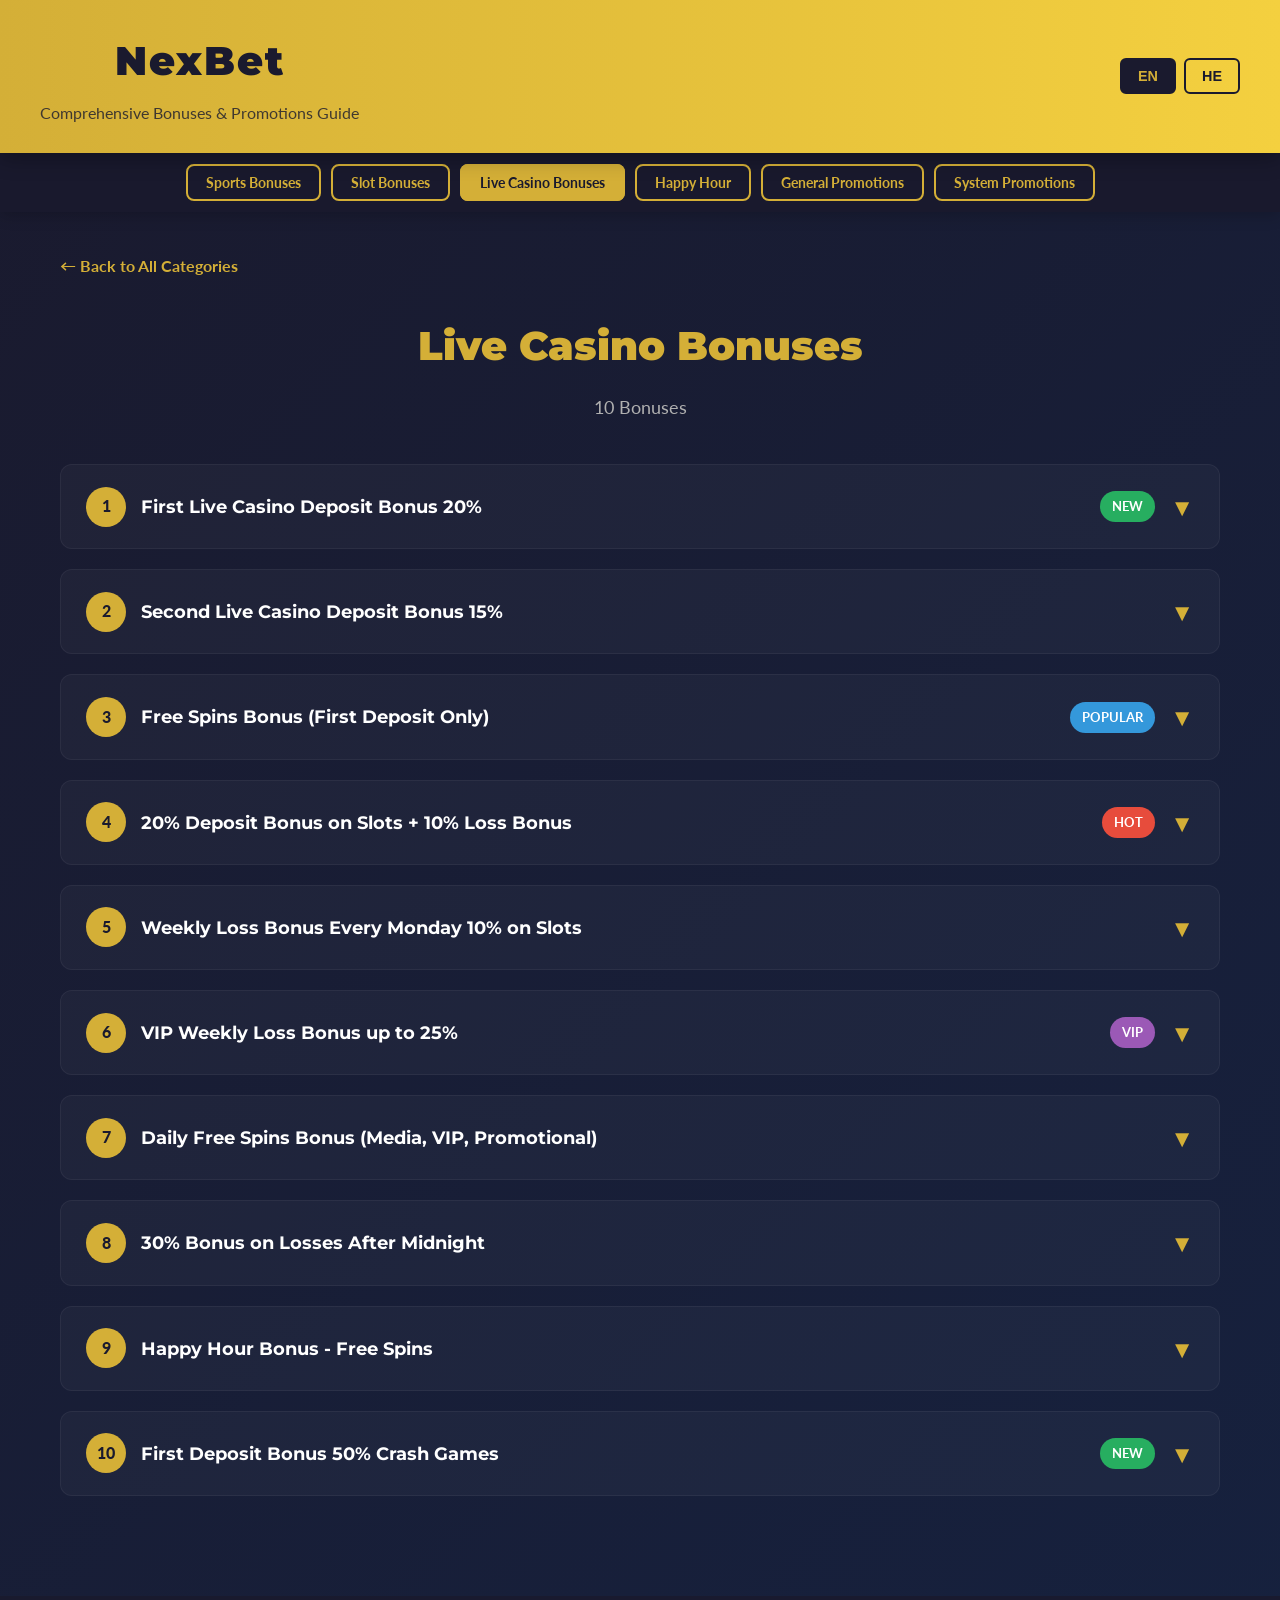
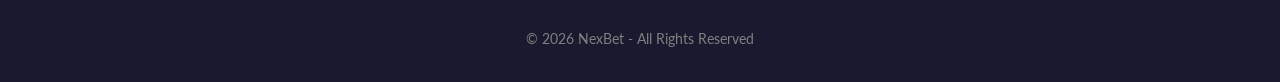
==== pages/casino.html @ d0d09aa4 "Initial commit: NexBet bonus guideline site skeleton 6 categories (Sports, Slots, Casino, Happy Hour" ====
<!DOCTYPE html>
<html lang="en" dir="ltr">
<head>
    <meta charset="UTF-8">
    <meta name="viewport" content="width=device-width, initial-scale=1.0">
    <title>NexBet - Live Casino Bonuses</title>
    <link href="https://fonts.googleapis.com/css2?family=Montserrat:wght@700;900&family=Lato:wght@400;700&display=swap" rel="stylesheet">
    <link rel="stylesheet" href="../css/style.css">
</head>
<body data-page="casino">
    <div class="header">
        <div class="header-inner">
            <div>
                <a href="../index.html" class="logo">NexBet</a>
                <div class="header-subtitle" data-i18n="siteSubtitle">Comprehensive Bonuses & Promotions Guide</div>
            </div>
            <div class="lang-switcher">
                <button class="lang-btn active" data-lang="en" onclick="setLanguage('en')">EN</button>
                <button class="lang-btn" data-lang="he" onclick="setLanguage('he')">HE</button>
            </div>
        </div>
    </div>
    <nav class="navigation">
        <ul class="nav-links">
            <li><a href="sports.html" data-i18n="sportsBonuses">Sports Bonuses</a></li>
            <li><a href="slots.html" data-i18n="slotBonuses">Slot Bonuses</a></li>
            <li><a href="casino.html" class="active" data-i18n="casinoBonuses">Live Casino Bonuses</a></li>
            <li><a href="happy-hour.html" data-i18n="happyHour">Happy Hour</a></li>
            <li><a href="promotions.html" data-i18n="generalPromotions">General Promotions</a></li>
            <li><a href="system.html" data-i18n="systemPromotions">System Promotions</a></li>
        </ul>
    </nav>
    <div class="container">
        <a href="../index.html" class="back-btn" data-i18n="backToHome">&larr; Back to All Categories</a>
        <div class="page-header">
            <h1 data-i18n="casinoBonuses">Live Casino Bonuses</h1>
            <p>10 Bonuses</p>
        </div>
        <div id="bonus-container" class="bonus-list"></div>
    </div>
    <div class="footer">
        <p data-i18n="footer">&copy; 2026 NexBet - All Rights Reserved</p>
    </div>
    <script src="../js/i18n.js"></script>
    <script src="../js/app.js"></script>
</body>
</html>
---- css/style.css ----
/* ========================================
   Digimors Promotion Guideline - Styles
   ======================================== */

/* Reset & Base */
* { margin: 0; padding: 0; box-sizing: border-box; }

:root {
    --bg-primary: #1a1a2e;
    --bg-secondary: #16213e;
    --accent: #d4af37;
    --accent-light: #f4d03f;
    --text-primary: #ffffff;
    --text-secondary: #e0e0e0;
    --text-muted: #b0b0b0;
    --card-bg: rgba(255, 255, 255, 0.03);
    --card-hover: rgba(212, 175, 55, 0.1);
    --border-sports: #d4af37;
    --border-slots: #9b59b6;
    --border-casino: #e74c3c;
    --border-happyhour: #ff6b6b;
    --border-promotions: #4a9eff;
    --border-system: #2ecc71;
}

body {
    font-family: 'Lato', sans-serif;
    background: linear-gradient(135deg, var(--bg-primary) 0%, var(--bg-secondary) 100%);
    color: var(--text-primary);
    line-height: 1.8;
    min-height: 100vh;
}

/* RTL Support */
[dir="rtl"] body {
    direction: rtl;
    text-align: right;
}

/* ========== HEADER ========== */
.header {
    background: linear-gradient(90deg, var(--accent) 0%, var(--accent-light) 100%);
    padding: 25px 30px;
    text-align: center;
    box-shadow: 0 5px 20px rgba(0, 0, 0, 0.3);
    position: sticky;
    top: 0;
    z-index: 1000;
}

.header-inner {
    max-width: 1200px;
    margin: 0 auto;
    display: flex;
    align-items: center;
    justify-content: space-between;
}

.logo {
    font-family: 'Montserrat', sans-serif;
    font-size: 2.5rem;
    font-weight: 900;
    color: var(--bg-primary);
    letter-spacing: 2px;
    text-decoration: none;
}

.header-subtitle {
    font-size: 1rem;
    color: var(--bg-primary);
    opacity: 0.8;
    margin-top: 2px;
}

.lang-switcher {
    display: flex;
    gap: 8px;
}

.lang-btn {
    padding: 8px 16px;
    border: 2px solid var(--bg-primary);
    background: transparent;
    color: var(--bg-primary);
    font-weight: 700;
    border-radius: 6px;
    cursor: pointer;
    transition: all 0.3s ease;
    font-size: 0.9rem;
}

.lang-btn:hover,
.lang-btn.active {
    background: var(--bg-primary);
    color: var(--accent);
}

/* ========== NAVIGATION ========== */
.navigation {
    background: rgba(26, 26, 46, 0.95);
    padding: 15px 20px;
    position: sticky;
    top: 85px;
    z-index: 999;
    box-shadow: 0 3px 15px rgba(0, 0, 0, 0.2);
    backdrop-filter: blur(10px);
}

.nav-links {
    display: flex;
    justify-content: center;
    flex-wrap: wrap;
    gap: 10px;
    list-style: none;
    max-width: 1200px;
    margin: 0 auto;
}

.nav-links a {
    color: var(--accent);
    text-decoration: none;
    padding: 8px 18px;
    border: 2px solid var(--accent);
    border-radius: 8px;
    transition: all 0.3s ease;
    font-weight: 700;
    font-size: 0.9rem;
    white-space: nowrap;
}

.nav-links a:hover,
.nav-links a.active {
    background: var(--accent);
    color: var(--bg-primary);
}

/* ========== CONTAINER ========== */
.container {
    max-width: 1200px;
    margin: 0 auto;
    padding: 40px 20px;
}

/* ========== STATS BANNER ========== */
.stats-banner {
    background: linear-gradient(90deg, var(--accent) 0%, var(--accent-light) 100%);
    padding: 40px;
    border-radius: 15px;
    text-align: center;
    margin-bottom: 40px;
}

.stats-banner h2 {
    font-family: 'Montserrat', sans-serif;
    font-size: 2.2rem;
    color: var(--bg-primary);
    margin-bottom: 20px;
}

.stats-grid {
    display: grid;
    grid-template-columns: repeat(auto-fit, minmax(160px, 1fr));
    gap: 15px;
}

.stat-box {
    background: rgba(26, 26, 46, 0.9);
    padding: 20px 15px;
    border-radius: 10px;
}

.stat-number {
    font-family: 'Montserrat', sans-serif;
    font-size: 2.5rem;
    font-weight: 900;
    color: var(--accent);
}

.stat-label {
    font-size: 0.9rem;
    color: var(--text-muted);
    margin-top: 5px;
}

/* ========== CATEGORY CARDS (Landing Page) ========== */
.categories-grid {
    display: grid;
    grid-template-columns: repeat(auto-fit, minmax(350px, 1fr));
    gap: 25px;
    margin-top: 30px;
}

.category-card {
    background: var(--card-bg);
    border-radius: 15px;
    padding: 30px;
    border-left: 5px solid var(--accent);
    transition: all 0.3s ease;
    cursor: pointer;
    text-decoration: none;
    color: inherit;
    display: block;
}

.category-card:hover {
    background: var(--card-hover);
    transform: translateY(-3px);
    box-shadow: 0 10px 30px rgba(0, 0, 0, 0.3);
}

.category-card.sports { border-left-color: var(--border-sports); }
.category-card.slots { border-left-color: var(--border-slots); }
.category-card.casino { border-left-color: var(--border-casino); }
.category-card.happy-hour { border-left-color: var(--border-happyhour); }
.category-card.promotions { border-left-color: var(--border-promotions); }
.category-card.system { border-left-color: var(--border-system); }

.category-icon {
    font-size: 2.5rem;
    margin-bottom: 15px;
}

.category-card h3 {
    font-family: 'Montserrat', sans-serif;
    font-size: 1.5rem;
    font-weight: 900;
    margin-bottom: 10px;
    color: var(--text-primary);
}

.category-card .bonus-count {
    font-size: 0.95rem;
    color: var(--accent);
    font-weight: 700;
    margin-bottom: 15px;
}

.category-card .bonus-preview {
    list-style: none;
    font-size: 0.9rem;
    color: var(--text-muted);
}

.category-card .bonus-preview li {
    padding: 4px 0;
    border-bottom: 1px solid rgba(255, 255, 255, 0.05);
}

.category-card .bonus-preview li:last-child {
    border-bottom: none;
}

.category-card .view-all {
    display: inline-block;
    margin-top: 15px;
    color: var(--accent);
    font-weight: 700;
    font-size: 0.95rem;
}

/* ========== DETAIL PAGE SECTIONS ========== */
.page-header {
    text-align: center;
    margin-bottom: 40px;
}

.page-header h1 {
    font-family: 'Montserrat', sans-serif;
    font-size: 2.5rem;
    font-weight: 900;
    color: var(--accent);
    margin-bottom: 10px;
}

.page-header p {
    font-size: 1.1rem;
    color: var(--text-muted);
}

/* ========== BONUS CARDS ========== */
.bonus-list {
    display: flex;
    flex-direction: column;
    gap: 20px;
}

.bonus-card {
    background: var(--card-bg);
    border-radius: 12px;
    overflow: hidden;
    border: 1px solid rgba(255, 255, 255, 0.05);
    transition: all 0.3s ease;
}

.bonus-card:hover {
    border-color: rgba(212, 175, 55, 0.3);
}

.bonus-card-header {
    display: flex;
    align-items: center;
    justify-content: space-between;
    padding: 20px 25px;
    cursor: pointer;
    transition: background 0.3s ease;
}

.bonus-card-header:hover {
    background: rgba(255, 255, 255, 0.02);
}

.bonus-card-header-left {
    display: flex;
    align-items: center;
    gap: 15px;
    flex: 1;
}

.bonus-number {
    display: flex;
    align-items: center;
    justify-content: center;
    width: 40px;
    height: 40px;
    background: var(--accent);
    color: var(--bg-primary);
    border-radius: 50%;
    font-weight: 900;
    font-size: 1rem;
    flex-shrink: 0;
}

.bonus-card-title {
    font-family: 'Montserrat', sans-serif;
    font-size: 1.15rem;
    font-weight: 700;
    color: var(--text-primary);
}

.bonus-card-badge {
    padding: 4px 12px;
    border-radius: 20px;
    font-size: 0.8rem;
    font-weight: 700;
    white-space: nowrap;
}

.badge-new { background: #27ae60; color: #fff; }
.badge-vip { background: #9b59b6; color: #fff; }
.badge-hot { background: #e74c3c; color: #fff; }
.badge-popular { background: #3498db; color: #fff; }

.bonus-toggle {
    font-size: 1.5rem;
    color: var(--accent);
    transition: transform 0.3s ease;
    margin-left: 15px;
}

[dir="rtl"] .bonus-toggle {
    margin-left: 0;
    margin-right: 15px;
}

.bonus-card.open .bonus-toggle {
    transform: rotate(180deg);
}

/* Bonus Detail Content */
.bonus-card-body {
    max-height: 0;
    overflow: hidden;
    transition: max-height 0.4s ease;
}

.bonus-card.open .bonus-card-body {
    max-height: 2000px;
}

.bonus-detail {
    padding: 0 25px 25px;
}

.bonus-description {
    font-size: 1rem;
    color: var(--text-secondary);
    margin-bottom: 20px;
    line-height: 1.8;
}

.bonus-info-grid {
    display: grid;
    grid-template-columns: repeat(auto-fit, minmax(250px, 1fr));
    gap: 15px;
    margin-bottom: 20px;
}

.bonus-info-item {
    background: rgba(255, 255, 255, 0.03);
    padding: 15px;
    border-radius: 8px;
    border-left: 3px solid var(--accent);
}

[dir="rtl"] .bonus-info-item {
    border-left: none;
    border-right: 3px solid var(--accent);
}

.bonus-info-label {
    font-size: 0.8rem;
    color: var(--text-muted);
    text-transform: uppercase;
    letter-spacing: 1px;
    margin-bottom: 5px;
}

.bonus-info-value {
    font-size: 1.05rem;
    color: var(--text-primary);
    font-weight: 700;
}

/* Example Calculation */
.bonus-example {
    background: rgba(212, 175, 55, 0.08);
    border: 1px solid rgba(212, 175, 55, 0.2);
    border-radius: 8px;
    padding: 20px;
    margin-bottom: 20px;
}

.bonus-example h4 {
    color: var(--accent);
    margin-bottom: 10px;
    font-size: 0.95rem;
}

.bonus-example p {
    color: var(--text-secondary);
    font-size: 0.95rem;
}

/* Rules List */
.bonus-rules {
    margin-top: 15px;
}

.bonus-rules h4 {
    color: var(--accent);
    margin-bottom: 10px;
    font-size: 0.95rem;
}

.bonus-rules ul {
    list-style: none;
    padding: 0;
}

.bonus-rules li {
    padding: 6px 0 6px 20px;
    position: relative;
    color: var(--text-secondary);
    font-size: 0.95rem;
}

[dir="rtl"] .bonus-rules li {
    padding: 6px 20px 6px 0;
}

.bonus-rules li::before {
    content: '';
    position: absolute;
    left: 0;
    top: 14px;
    width: 8px;
    height: 8px;
    background: var(--accent);
    border-radius: 50%;
}

[dir="rtl"] .bonus-rules li::before {
    left: auto;
    right: 0;
}

/* ========== HAPPY HOUR SPECIAL ========== */
.happy-hour-badge {
    display: inline-flex;
    align-items: center;
    gap: 8px;
    padding: 8px 20px;
    border-radius: 25px;
    font-weight: 700;
    font-size: 0.9rem;
    margin-bottom: 20px;
}

.happy-hour-badge.active {
    background: rgba(39, 174, 96, 0.2);
    color: #27ae60;
    border: 1px solid #27ae60;
}

.happy-hour-badge.inactive {
    background: rgba(231, 76, 60, 0.2);
    color: #e74c3c;
    border: 1px solid #e74c3c;
}

/* ========== BACK BUTTON ========== */
.back-btn {
    display: inline-flex;
    align-items: center;
    gap: 8px;
    color: var(--accent);
    text-decoration: none;
    font-weight: 700;
    font-size: 1rem;
    margin-bottom: 30px;
    transition: opacity 0.3s;
}

.back-btn:hover {
    opacity: 0.8;
}

/* ========== FOOTER ========== */
.footer {
    background: rgba(26, 26, 46, 0.9);
    padding: 30px;
    text-align: center;
    margin-top: 60px;
}

.footer p {
    color: #808080;
    font-size: 0.9rem;
}

/* ========== RESPONSIVE ========== */
@media (max-width: 768px) {
    .header-inner {
        flex-direction: column;
        gap: 15px;
    }

    .logo {
        font-size: 2rem;
    }

    .navigation {
        top: 120px;
    }

    .nav-links {
        gap: 8px;
    }

    .nav-links a {
        padding: 6px 12px;
        font-size: 0.8rem;
    }

    .stats-banner {
        padding: 25px 15px;
    }

    .stats-banner h2 {
        font-size: 1.5rem;
    }

    .stat-number {
        font-size: 2rem;
    }

    .categories-grid {
        grid-template-columns: 1fr;
    }

    .page-header h1 {
        font-size: 1.8rem;
    }

    .bonus-card-header {
        padding: 15px;
    }

    .bonus-card-title {
        font-size: 1rem;
    }

    .bonus-info-grid {
        grid-template-columns: 1fr;
    }

    .bonus-detail {
        padding: 0 15px 15px;
    }
}

@media (max-width: 480px) {
    .header {
        padding: 15px;
    }

    .logo {
        font-size: 1.6rem;
    }

    .container {
        padding: 20px 10px;
    }

    .category-card {
        padding: 20px;
    }
}
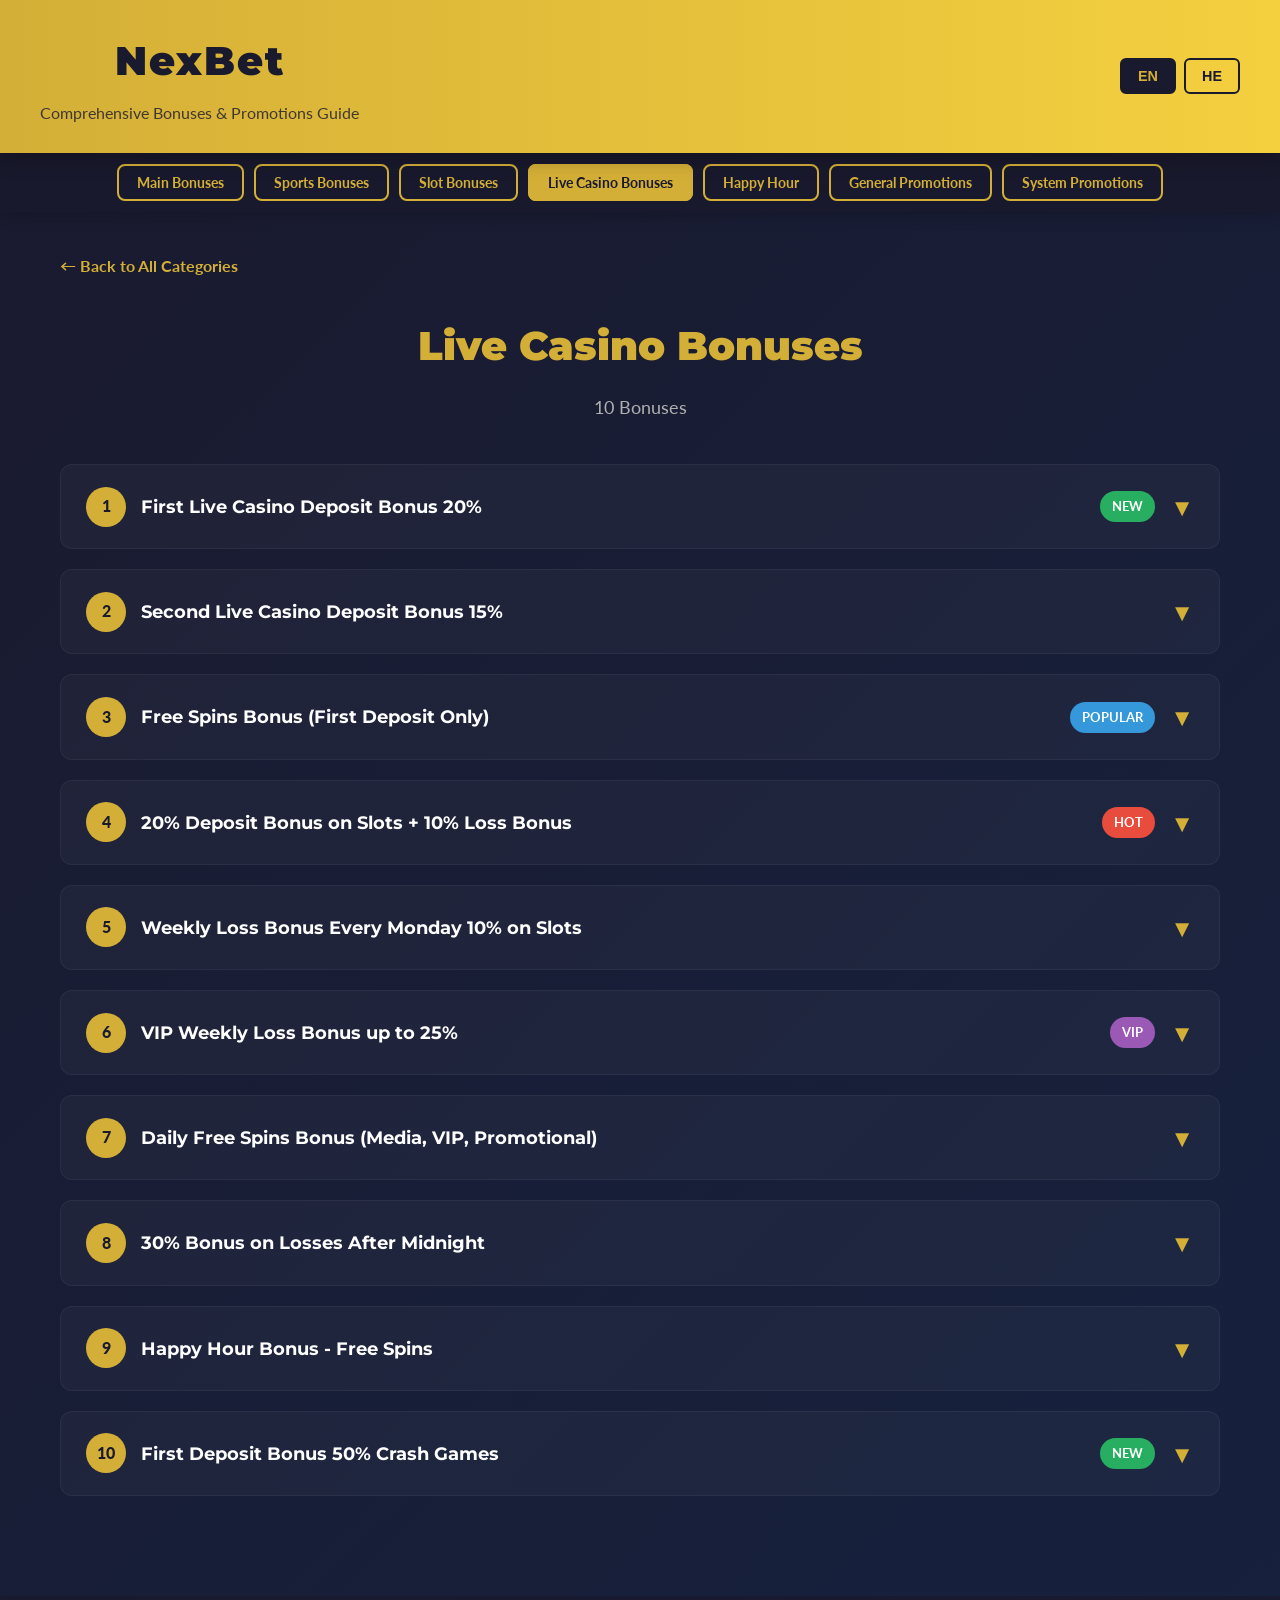
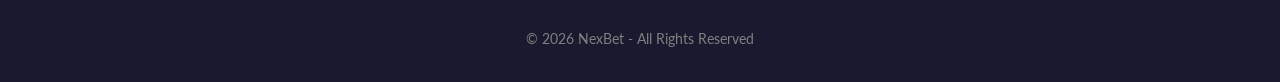
==== commit cc270fa2: "feat(main-bonuses): add Main Bonuses tab with 15 core bonuses overview page Co-Authored-By: Claude S" ====
--- a/pages/casino.html
+++ b/pages/casino.html
@@ -22,6 +22,7 @@
     </div>
     <nav class="navigation">
         <ul class="nav-links">
+            <li><a href="main-bonuses.html">Main Bonuses</a></li>
             <li><a href="sports.html" data-i18n="sportsBonuses">Sports Bonuses</a></li>
             <li><a href="slots.html" data-i18n="slotBonuses">Slot Bonuses</a></li>
             <li><a href="casino.html" class="active" data-i18n="casinoBonuses">Live Casino Bonuses</a></li>
--- a/css/style.css
+++ b/css/style.css
@@ -374,7 +374,7 @@
 }
 
 .bonus-card.open .bonus-card-body {
-    max-height: 2000px;
+    max-height: 5000px;
 }
 
 .bonus-detail {
@@ -484,6 +484,298 @@
     right: 0;
 }
 
+/* ========== MULTI-STAGE BONUS (Welcome Package) ========== */
+.stages-container {
+    display: flex;
+    flex-direction: column;
+    align-items: center;
+    gap: 0;
+    margin-bottom: 25px;
+}
+
+.stage-card {
+    width: 100%;
+    background: rgba(255, 255, 255, 0.03);
+    border: 1px solid rgba(212, 175, 55, 0.15);
+    border-radius: 12px;
+    padding: 25px;
+    position: relative;
+    transition: all 0.3s ease;
+}
+
+.stage-card:hover {
+    border-color: rgba(212, 175, 55, 0.4);
+    background: rgba(212, 175, 55, 0.05);
+}
+
+.stage-header {
+    display: flex;
+    align-items: center;
+    gap: 12px;
+    margin-bottom: 12px;
+}
+
+.stage-badge {
+    display: inline-flex;
+    align-items: center;
+    justify-content: center;
+    padding: 5px 14px;
+    background: linear-gradient(135deg, var(--accent), var(--accent-light));
+    color: var(--bg-primary);
+    border-radius: 20px;
+    font-weight: 900;
+    font-size: 0.8rem;
+    text-transform: uppercase;
+    letter-spacing: 0.5px;
+    white-space: nowrap;
+}
+
+.stage-card[data-stage="2"] .stage-badge {
+    background: linear-gradient(135deg, #3498db, #5dade2);
+    color: #fff;
+}
+
+.stage-card[data-stage="3"] .stage-badge {
+    background: linear-gradient(135deg, #9b59b6, #bb8fce);
+    color: #fff;
+}
+
+.stage-title {
+    font-family: 'Montserrat', sans-serif;
+    font-size: 1.1rem;
+    font-weight: 700;
+    color: var(--text-primary);
+}
+
+.stage-description {
+    font-size: 0.95rem;
+    color: var(--text-muted);
+    margin-bottom: 15px;
+    line-height: 1.6;
+}
+
+.stage-card .bonus-info-grid {
+    margin-bottom: 15px;
+}
+
+.stage-claim-btn {
+    display: inline-flex;
+    align-items: center;
+    gap: 8px;
+    padding: 10px 28px;
+    background: linear-gradient(135deg, var(--accent), var(--accent-light));
+    color: var(--bg-primary);
+    border: none;
+    border-radius: 8px;
+    font-weight: 700;
+    font-size: 0.95rem;
+    cursor: pointer;
+    transition: all 0.3s ease;
+    margin-top: 5px;
+}
+
+.stage-claim-btn:hover {
+    transform: translateY(-2px);
+    box-shadow: 0 5px 15px rgba(212, 175, 55, 0.3);
+}
+
+.stage-card[data-stage="2"] .stage-claim-btn {
+    background: linear-gradient(135deg, #3498db, #5dade2);
+    color: #fff;
+}
+
+.stage-card[data-stage="3"] .stage-claim-btn {
+    background: linear-gradient(135deg, #9b59b6, #bb8fce);
+    color: #fff;
+}
+
+.stage-connector {
+    display: flex;
+    flex-direction: column;
+    align-items: center;
+    padding: 8px 0;
+    color: var(--accent);
+    font-size: 1.2rem;
+    opacity: 0.6;
+}
+
+.connector-line {
+    display: block;
+    width: 2px;
+    height: 12px;
+    background: var(--accent);
+    opacity: 0.4;
+}
+
+.connector-arrow {
+    font-size: 0.9rem;
+    line-height: 1;
+}
+
+/* ========== BONUS SECTIONS (Detailed Content) ========== */
+.bonus-section {
+    margin-top: 20px;
+    background: rgba(255, 255, 255, 0.02);
+    border-radius: 10px;
+    padding: 20px;
+    border: 1px solid rgba(255, 255, 255, 0.05);
+}
+
+.bonus-section + .bonus-section {
+    margin-top: 15px;
+}
+
+.section-title-inner {
+    font-family: 'Montserrat', sans-serif;
+    font-size: 1rem;
+    font-weight: 700;
+    color: var(--accent);
+    margin-bottom: 15px;
+    padding-bottom: 8px;
+    border-bottom: 1px solid rgba(212, 175, 55, 0.2);
+}
+
+/* Section: Warning style (invalid bets) */
+.bonus-section.section-warning {
+    background: rgba(231, 76, 60, 0.06);
+    border-color: rgba(231, 76, 60, 0.2);
+}
+
+.bonus-section.section-warning .section-title-inner {
+    color: #e74c3c;
+    border-bottom-color: rgba(231, 76, 60, 0.2);
+}
+
+.bonus-section.section-warning .section-list li::before {
+    background: #e74c3c;
+}
+
+/* Section: Important style */
+.bonus-section.section-important {
+    background: rgba(243, 156, 18, 0.06);
+    border-color: rgba(243, 156, 18, 0.2);
+}
+
+.bonus-section.section-important .section-title-inner {
+    color: #f39c12;
+    border-bottom-color: rgba(243, 156, 18, 0.2);
+}
+
+.bonus-section.section-important .section-list li::before {
+    background: #f39c12;
+}
+
+/* Steps (How It Works) */
+.bonus-steps {
+    list-style: none;
+    padding: 0;
+    counter-reset: none;
+}
+
+.bonus-steps li {
+    display: flex;
+    align-items: flex-start;
+    gap: 12px;
+    padding: 10px 0;
+    border-bottom: 1px solid rgba(255, 255, 255, 0.04);
+    color: var(--text-secondary);
+    font-size: 0.95rem;
+}
+
+.bonus-steps li:last-child {
+    border-bottom: none;
+}
+
+.step-number {
+    display: flex;
+    align-items: center;
+    justify-content: center;
+    min-width: 30px;
+    height: 30px;
+    background: var(--accent);
+    color: var(--bg-primary);
+    border-radius: 50%;
+    font-weight: 900;
+    font-size: 0.85rem;
+    flex-shrink: 0;
+}
+
+.step-text {
+    padding-top: 4px;
+}
+
+/* Section List (General Terms, Wagering, Betting Rules, etc.) */
+.section-list {
+    list-style: none;
+    padding: 0;
+}
+
+.section-list li {
+    padding: 6px 0 6px 22px;
+    position: relative;
+    color: var(--text-secondary);
+    font-size: 0.95rem;
+    line-height: 1.7;
+}
+
+[dir="rtl"] .section-list li {
+    padding: 6px 22px 6px 0;
+}
+
+.section-list li::before {
+    content: '';
+    position: absolute;
+    left: 0;
+    top: 14px;
+    width: 8px;
+    height: 8px;
+    background: var(--accent);
+    border-radius: 50%;
+}
+
+[dir="rtl"] .section-list li::before {
+    left: auto;
+    right: 0;
+}
+
+/* Section Text (single paragraph) */
+.section-text {
+    color: var(--text-secondary);
+    font-size: 0.95rem;
+    line-height: 1.8;
+}
+
+/* Sub-section */
+.sub-section {
+    margin-top: 15px;
+    padding-top: 15px;
+    border-top: 1px solid rgba(255, 255, 255, 0.05);
+}
+
+.sub-section h5 {
+    font-family: 'Montserrat', sans-serif;
+    font-size: 0.9rem;
+    color: var(--accent);
+    margin-bottom: 10px;
+}
+
+/* Tags (Allowed Sports, etc.) */
+.tag-list {
+    display: flex;
+    flex-wrap: wrap;
+    gap: 8px;
+}
+
+.tag {
+    padding: 6px 16px;
+    background: rgba(212, 175, 55, 0.15);
+    color: var(--accent);
+    border: 1px solid rgba(212, 175, 55, 0.3);
+    border-radius: 20px;
+    font-size: 0.85rem;
+    font-weight: 700;
+}
+
 /* ========== HAPPY HOUR SPECIAL ========== */
 .happy-hour-badge {
     display: inline-flex;
